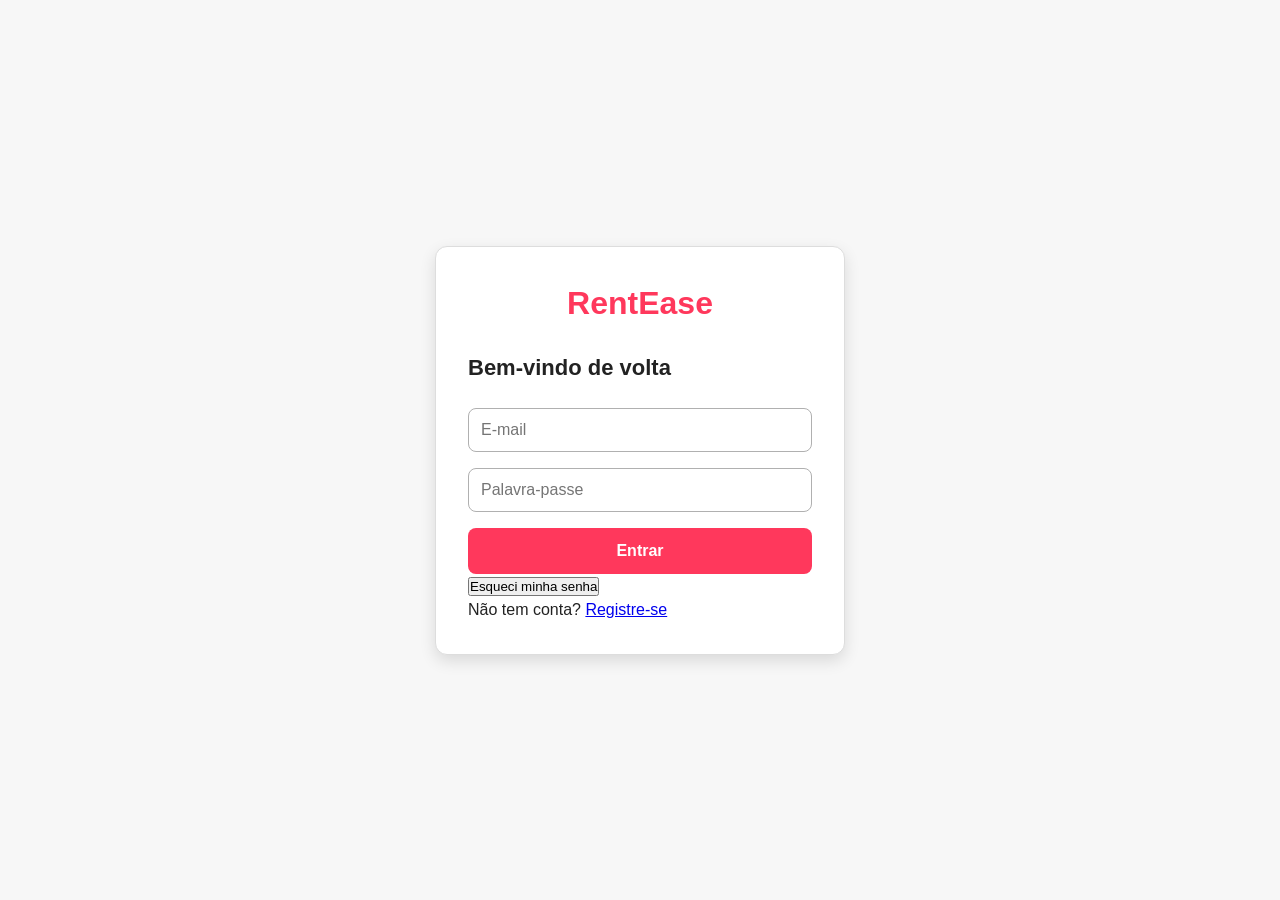
==== index.html @ 6678277b "Add files via upload" ====
<!DOCTYPE html>
<html lang="pt">
<head>
    <meta charset="UTF-8">
    <title>RentEase - Meus Favoritos</title>
    <link rel="stylesheet" href="styles.css">
</head>
<body data-page="home"> <header class="main-header">
        <div class="container header-flex">
            <div class="logo">RentEase</div>
            <nav class="main-nav">
                <a href="index.html" class="active">Home</a>
                <a href="all-flats.html">Todos os Flats</a>
                <a href="new-flat.html">Novo Flat</a>
                <a href="profile.html">Perfil</a>
            </nav>
            <div class="user-info">
                <span id="user-display">Olá, <strong id="full-name">...</strong></span>
                <button onclick="logout()" class="btn-logout">Sair</button>
            </div>
        </div>
    </header>

    <main class="container">
        <section class="page-title">
            <h1>Meus Favoritos ❤️</h1>
            <p>Aqui estão os apartamentos que você mais gostou.</p>
        </section>

        <div id="favorites-grid" class="flats-grid">
            </div>
        
        <div id="empty-msg" style="display:none; text-align:center; margin-top:50px;">
            <p>Você ainda não tem favoritos. <a href="all-flats.html">Explorar todos os flats.</a></p>
        </div>
    </main>

    <script src="auth.js"></script>
    <script src="app.js"></script>
    <script>
        
        function renderHome() {
            const container = document.getElementById('favorites-grid');
            const emptyMsg = document.getElementById('empty-msg');
            
            const favs = allFlats.filter(f => f.isFavourite === true);

            if (favs.length === 0) {
                emptyMsg.style.display = 'block';
                container.innerHTML = '';
            } else {
                emptyMsg.style.display = 'none';
                container.innerHTML = favs.map(flat => `
                    <div class="flat-card airbnb-card">
                        <div class="flat-image-placeholder"></div>
                        <div class="flat-content">
                            <div class="flat-header">
                                <h3>${flat.city}</h3>
                                <button onclick="toggleFavorite('${flat.id}')" class="fav-btn active">❤️</button>
                            </div>
                            <p class="flat-details">${flat.streetName}, ${flat.streetNumber}</p>
                            <p class="flat-price"><strong>€${flat.rentPrice}</strong> / mês</p>
                        </div>
                    </div>
                `).join('');
            }
        }

        window.onload = renderHome;
    </script>
</body>
</html>
---- styles.css ----
:root {
    --airbnb-red: #FF385C;
    --dark-text: #222222;
    --light-gray: #717171;
    --border: #DDDDDD;
    --bg-gray: #f7f7f7;
    --white: #ffffff;
    --shadow: 0 6px 16px rgba(0,0,0,0.12);
}

* {
    box-sizing: border-box;
    margin: 0;
    padding: 0;
    font-family: 'Circular', -apple-system, BlinkMacSystemFont, Roboto, Helvetica Neue, sans-serif;
}

body {
    background-color: var(--white);
    color: var(--dark-text);
    line-height: 1.5;
}

.container {
    max-width: 1200px;
    margin: 0 auto;
    padding: 0 24px;
}

.auth-page {
    display: flex;
    justify-content: center;
    align-items: center;
    min-height: 100vh;
    background-color: var(--bg-gray);
}

.auth-container {
    width: 100%;
    max-width: 450px;
    padding: 20px;
}

.airbnb-card {
    background: var(--white);
    padding: 32px;
    border: 1px solid var(--border);
    border-radius: 12px;
    box-shadow: var(--shadow);
}

.logo {
    color: var(--airbnb-red);
    font-size: 32px;
    font-weight: bold;
    text-align: center;
    margin-bottom: 24px;
    display: block;
    text-decoration: none;
}

h2 {
    font-size: 22px;
    margin-bottom: 24px;
    font-weight: 600;
}

.airbnb-card input {
    width: 100%;
    padding: 12px;
    margin-bottom: 16px;
    border: 1px solid #B0B0B0;
    border-radius: 8px;
    font-size: 16px;
}

.btn-primary {
    background-color: var(--airbnb-red);
    color: white;
    border: none;
    width: 100%;
    padding: 14px;
    border-radius: 8px;
    font-size: 16px;
    font-weight: 600;
    cursor: pointer;
    transition: transform 0.1s;
}

.btn-primary:active {
    transform: scale(0.98);
}

.main-header {
    border-bottom: 1px solid var(--border);
    padding: 16px 0;
    background: var(--white);
    position: sticky;
    top: 0;
    z-index: 1000;
}

.header-flex {
    display: flex;
    justify-content: space-between;
    align-items: center;
}

.main-nav a {
    text-decoration: none;
    color: var(--dark-text);
    margin: 0 15px;
    font-size: 14px;
    font-weight: 500;
}

.main-nav a.active {
    color: var(--airbnb-red);
    border-bottom: 2px solid var(--airbnb-red);
    padding-bottom: 20px;
}

.user-info {
    display: flex;
    align-items: center;
    gap: 15px;
}

.btn-logout {
    background: none;
    border: 1px solid var(--border);
    padding: 8px 16px;
    border-radius: 20px;
    cursor: pointer;
    font-size: 12px;
}

.flats-grid {
    display: grid;
    grid-template-columns: repeat(auto-fill, minmax(280px, 1fr));
    gap: 24px;
    padding: 32px 0;
}

.flat-card {
    border: none !important;
    box-shadow: none !important;
    position: relative;
    cursor: pointer;
}

.flat-image-placeholder {
    width: 100%;
    aspect-ratio: 1 / 1;
    background-color: #EBEBEB;
    border-radius: 12px;
    margin-bottom: 12px;
}

.flat-content h3 {
    font-size: 16px;
    font-weight: 600;
}

.flat-details, .flat-specs {
    color: var(--light-gray);
    font-size: 14px;
}

.flat-price {
    margin-top: 6px;
    font-size: 15px;
}

.fav-btn {
    position: absolute;
    top: 15px;
    right: 15px;
    background: none;
    border: none;
    font-size: 24px;
    cursor: pointer;
    z-index: 10;
}

.filters-bar {
    display: flex;
    justify-content: space-between;
    align-items: center;
    padding: 20px;
    margin-top: 20px;
    background: var(--white);
}

.filter-inputs {
    display: flex;
    gap: 10px;
    flex-wrap: wrap;
}

.filter-inputs input, .sort-box select {
    padding: 10px;
    border: 1px solid var(--border);
    border-radius: 8px;
}

.form-container {
    max-width: 600px;
    margin: 40px auto;
}

.input-section {
    margin-bottom: 30px;
    padding-bottom: 20px;
    border-bottom: 1px solid var(--border);
}

.input-row {
    display: flex;
    gap: 10px;
}

@media (max-width: 768px) {
    .header-flex {
        flex-direction: column;
        gap: 15px;
    }
    
    .filters-bar {
        flex-direction: column;
        gap: 15px;
    }

    .auth-container {
        max-width: 90%;
    }
}
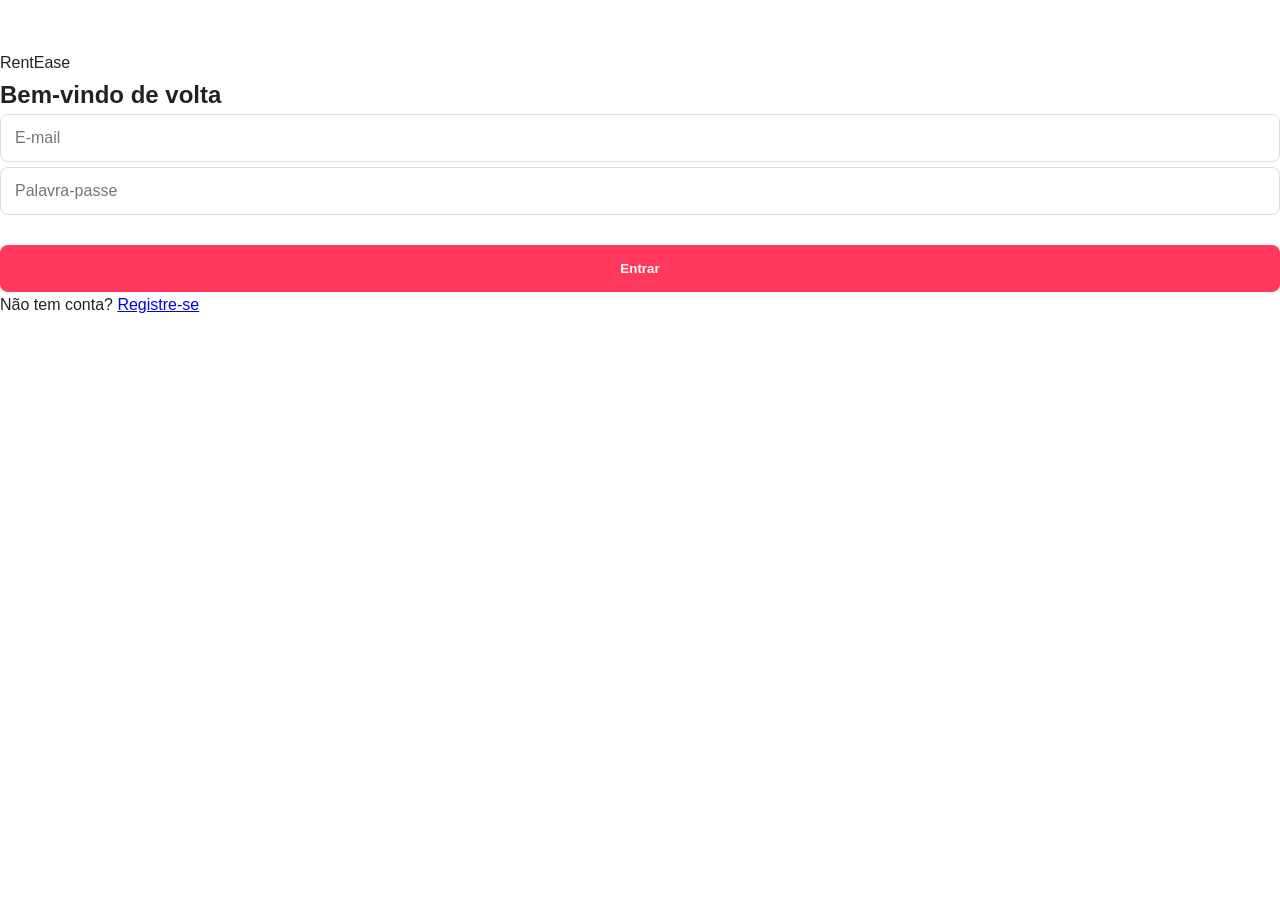
==== commit f9215aa9: "Add files via upload" ====
--- a/index.html
+++ b/index.html
@@ -1,22 +1,26 @@
 <!DOCTYPE html>
 <html lang="pt">
+
 <head>
     <meta charset="UTF-8">
     <title>RentEase - Meus Favoritos</title>
     <link rel="stylesheet" href="styles.css">
 </head>
-<body data-page="home"> <header class="main-header">
+
+<body>
+    <header class="main-header">
         <div class="container header-flex">
-            <div class="logo">RentEase</div>
+            <a href="index.html" class="logo-link">RentEase</a>
             <nav class="main-nav">
-                <a href="index.html" class="active">Home</a>
+                <a href="index.html">Favoritos</a>
                 <a href="all-flats.html">Todos os Flats</a>
                 <a href="new-flat.html">Novo Flat</a>
                 <a href="profile.html">Perfil</a>
             </nav>
             <div class="user-info">
-                <span id="user-display">Olá, <strong id="full-name">...</strong></span>
-                <button onclick="logout()" class="btn-logout">Sair</button>
+                Olá, <strong id="full-name-header">...</strong>
+                <button onclick="logout()"
+                    style="background:none; border:1px solid #ddd; padding:5px 12px; border-radius:20px; cursor:pointer;">Sair</button>
             </div>
         </div>
     </header>
@@ -27,46 +31,11 @@
             <p>Aqui estão os apartamentos que você mais gostou.</p>
         </section>
 
-        <div id="favorites-grid" class="flats-grid">
-            </div>
-        
-        <div id="empty-msg" style="display:none; text-align:center; margin-top:50px;">
-            <p>Você ainda não tem favoritos. <a href="all-flats.html">Explorar todos os flats.</a></p>
-        </div>
+        <div id="favorites-grid" class="flats-grid"></div>
     </main>
 
     <script src="auth.js"></script>
     <script src="app.js"></script>
-    <script>
-        
-        function renderHome() {
-            const container = document.getElementById('favorites-grid');
-            const emptyMsg = document.getElementById('empty-msg');
-            
-            const favs = allFlats.filter(f => f.isFavourite === true);
+</body>
 
-            if (favs.length === 0) {
-                emptyMsg.style.display = 'block';
-                container.innerHTML = '';
-            } else {
-                emptyMsg.style.display = 'none';
-                container.innerHTML = favs.map(flat => `
-                    <div class="flat-card airbnb-card">
-                        <div class="flat-image-placeholder"></div>
-                        <div class="flat-content">
-                            <div class="flat-header">
-                                <h3>${flat.city}</h3>
-                                <button onclick="toggleFavorite('${flat.id}')" class="fav-btn active">❤️</button>
-                            </div>
-                            <p class="flat-details">${flat.streetName}, ${flat.streetNumber}</p>
-                            <p class="flat-price"><strong>€${flat.rentPrice}</strong> / mês</p>
-                        </div>
-                    </div>
-                `).join('');
-            }
-        }
-
-        window.onload = renderHome;
-    </script>
-</body>
 </html>
--- a/styles.css
+++ b/styles.css
@@ -1,100 +1,34 @@
 :root {
-    --airbnb-red: #FF385C;
-    --dark-text: #222222;
+    --primary-color: #ff385c;
+    --text-color: #222222;
     --light-gray: #717171;
-    --border: #DDDDDD;
-    --bg-gray: #f7f7f7;
-    --white: #ffffff;
-    --shadow: 0 6px 16px rgba(0,0,0,0.12);
+    --border-color: #dddddd;
+    --bg-color: #f7f7f7;
 }
 
 * {
     box-sizing: border-box;
     margin: 0;
     padding: 0;
-    font-family: 'Circular', -apple-system, BlinkMacSystemFont, Roboto, Helvetica Neue, sans-serif;
+    font-family: 'Segoe UI', sans-serif;
 }
 
 body {
-    background-color: var(--white);
-    color: var(--dark-text);
-    line-height: 1.5;
+    background: white;
+    color: var(--text-color);
+    line-height: 1.6;
 }
 
 .container {
-    max-width: 1200px;
+    max-width: 1100px;
     margin: 0 auto;
-    padding: 0 24px;
-}
-
-.auth-page {
-    display: flex;
-    justify-content: center;
-    align-items: center;
-    min-height: 100vh;
-    background-color: var(--bg-gray);
-}
-
-.auth-container {
-    width: 100%;
-    max-width: 450px;
-    padding: 20px;
-}
-
-.airbnb-card {
-    background: var(--white);
-    padding: 32px;
-    border: 1px solid var(--border);
-    border-radius: 12px;
-    box-shadow: var(--shadow);
-}
-
-.logo {
-    color: var(--airbnb-red);
-    font-size: 32px;
-    font-weight: bold;
-    text-align: center;
-    margin-bottom: 24px;
-    display: block;
-    text-decoration: none;
-}
-
-h2 {
-    font-size: 22px;
-    margin-bottom: 24px;
-    font-weight: 600;
-}
-
-.airbnb-card input {
-    width: 100%;
-    padding: 12px;
-    margin-bottom: 16px;
-    border: 1px solid #B0B0B0;
-    border-radius: 8px;
-    font-size: 16px;
-}
-
-.btn-primary {
-    background-color: var(--airbnb-red);
-    color: white;
-    border: none;
-    width: 100%;
-    padding: 14px;
-    border-radius: 8px;
-    font-size: 16px;
-    font-weight: 600;
-    cursor: pointer;
-    transition: transform 0.1s;
-}
-
-.btn-primary:active {
-    transform: scale(0.98);
+    padding: 0 20px;
 }
 
 .main-header {
-    border-bottom: 1px solid var(--border);
-    padding: 16px 0;
-    background: var(--white);
+    border-bottom: 1px solid var(--border-color);
+    padding: 20px 0;
+    background: white;
     position: sticky;
     top: 0;
     z-index: 1000;
@@ -106,132 +40,180 @@
     align-items: center;
 }
 
+.logo-link {
+    font-size: 1.6rem;
+    font-weight: 800;
+    color: var(--primary-color);
+    text-decoration: none;
+}
+
+.main-nav {
+    display: flex;
+    gap: 25px;
+}
+
 .main-nav a {
     text-decoration: none;
-    color: var(--dark-text);
-    margin: 0 15px;
-    font-size: 14px;
+    color: var(--text-color);
     font-weight: 500;
 }
 
 .main-nav a.active {
-    color: var(--airbnb-red);
-    border-bottom: 2px solid var(--airbnb-red);
-    padding-bottom: 20px;
+    color: var(--primary-color);
 }
 
 .user-info {
     display: flex;
     align-items: center;
-    gap: 15px;
-}
-
-.btn-logout {
-    background: none;
-    border: 1px solid var(--border);
-    padding: 8px 16px;
-    border-radius: 20px;
-    cursor: pointer;
-    font-size: 12px;
+    gap: 10px;
+    font-weight: 600;
+}
+
+main {
+    padding: 50px 0;
+}
+
+h1 {
+    margin-bottom: 15px;
+    font-size: 2rem;
+}
+
+.subtitle {
+    color: var(--light-gray);
+    margin-bottom: 40px;
+    display: block;
+}
+
+label {
+    display: block;
+    margin: 15px 0 5px;
+    font-weight: 600;
+    font-size: 0.85rem;
+    color: var(--light-gray);
+    text-transform: uppercase;
+}
+
+input,
+select {
+    width: 100%;
+    padding: 14px;
+    border: 1px solid var(--border-color);
+    border-radius: 8px;
+    font-size: 1rem;
+    margin-bottom: 5px;
+}
+
+.input-row {
+    display: grid;
+    grid-template-columns: 1fr 1fr;
+    gap: 20px;
+    margin-bottom: 15px;
 }
 
 .flats-grid {
     display: grid;
-    grid-template-columns: repeat(auto-fill, minmax(280px, 1fr));
-    gap: 24px;
-    padding: 32px 0;
+    grid-template-columns: repeat(auto-fill, minmax(300px, 1fr));
+    gap: 35px;
+    margin-top: 30px;
 }
 
 .flat-card {
-    border: none !important;
-    box-shadow: none !important;
+    cursor: pointer;
+    border-radius: 12px;
+}
+
+.flat-image-container {
+    width: 100%;
+    aspect-ratio: 1/1;
+    border-radius: 12px;
+    overflow: hidden;
+    background: #f0f0f0;
+    margin-bottom: 12px;
+}
+
+.flat-photo {
+    width: 100%;
+    height: 100%;
+    object-fit: cover;
+}
+
+.modal {
+    display: none;
+    position: fixed;
+    z-index: 2000;
+    left: 0;
+    top: 0;
+    width: 100%;
+    height: 100%;
+    background: rgba(0, 0, 0, 0.5);
+    backdrop-filter: blur(2px);
+}
+
+.modal-content {
+    background: white;
+    margin: 5vh auto;
+    padding: 40px;
+    width: 90%;
+    max-width: 550px;
+    border-radius: 16px;
     position: relative;
-    cursor: pointer;
-}
-
-.flat-image-placeholder {
-    width: 100%;
-    aspect-ratio: 1 / 1;
-    background-color: #EBEBEB;
-    border-radius: 12px;
-    margin-bottom: 12px;
-}
-
-.flat-content h3 {
-    font-size: 16px;
+}
+
+.close-btn {
+    position: absolute;
+    right: 25px;
+    top: 20px;
+    font-size: 24px;
+    cursor: pointer;
+}
+
+.btn-primary {
+    background: var(--primary-color);
+    color: white;
+    border: none;
+    padding: 16px;
+    width: 100%;
+    border-radius: 8px;
+    font-weight: 700;
+    cursor: pointer;
+    margin-top: 25px;
+}
+
+.btn-delete {
+    background: #fdf2f2;
+    color: #d32f2f;
+    border: none;
+    padding: 12px;
+    width: 100%;
+    border-radius: 8px;
+    margin-top: 10px;
+    cursor: pointer;
     font-weight: 600;
-}
-
-.flat-details, .flat-specs {
-    color: var(--light-gray);
-    font-size: 14px;
-}
-
-.flat-price {
-    margin-top: 6px;
-    font-size: 15px;
-}
-
-.fav-btn {
-    position: absolute;
-    top: 15px;
-    right: 15px;
-    background: none;
-    border: none;
-    font-size: 24px;
-    cursor: pointer;
-    z-index: 10;
-}
-
-.filters-bar {
-    display: flex;
-    justify-content: space-between;
-    align-items: center;
-    padding: 20px;
-    margin-top: 20px;
-    background: var(--white);
-}
-
-.filter-inputs {
-    display: flex;
-    gap: 10px;
-    flex-wrap: wrap;
-}
-
-.filter-inputs input, .sort-box select {
-    padding: 10px;
-    border: 1px solid var(--border);
-    border-radius: 8px;
-}
-
-.form-container {
-    max-width: 600px;
-    margin: 40px auto;
-}
-
-.input-section {
-    margin-bottom: 30px;
-    padding-bottom: 20px;
-    border-bottom: 1px solid var(--border);
-}
-
-.input-row {
-    display: flex;
-    gap: 10px;
 }
 
 @media (max-width: 768px) {
     .header-flex {
         flex-direction: column;
-        gap: 15px;
+        gap: 20px;
     }
-    
-    .filters-bar {
-        flex-direction: column;
-        gap: 15px;
+
+    .input-row {
+        grid-template-columns: 1fr;
     }
-
-    .auth-container {
-        max-width: 90%;
-    }
+}
+
+.btn-delete {
+    background-color: #ff4d4d;
+    color: white;
+    border: none;
+    padding: 12px 20px;
+    border-radius: 8px;
+    font-weight: bold;
+    cursor: pointer;
+    width: 100%;
+    transition: background 0.2s;
+}
+
+.btn-delete:hover {
+    background-color: #cc0000;
 }
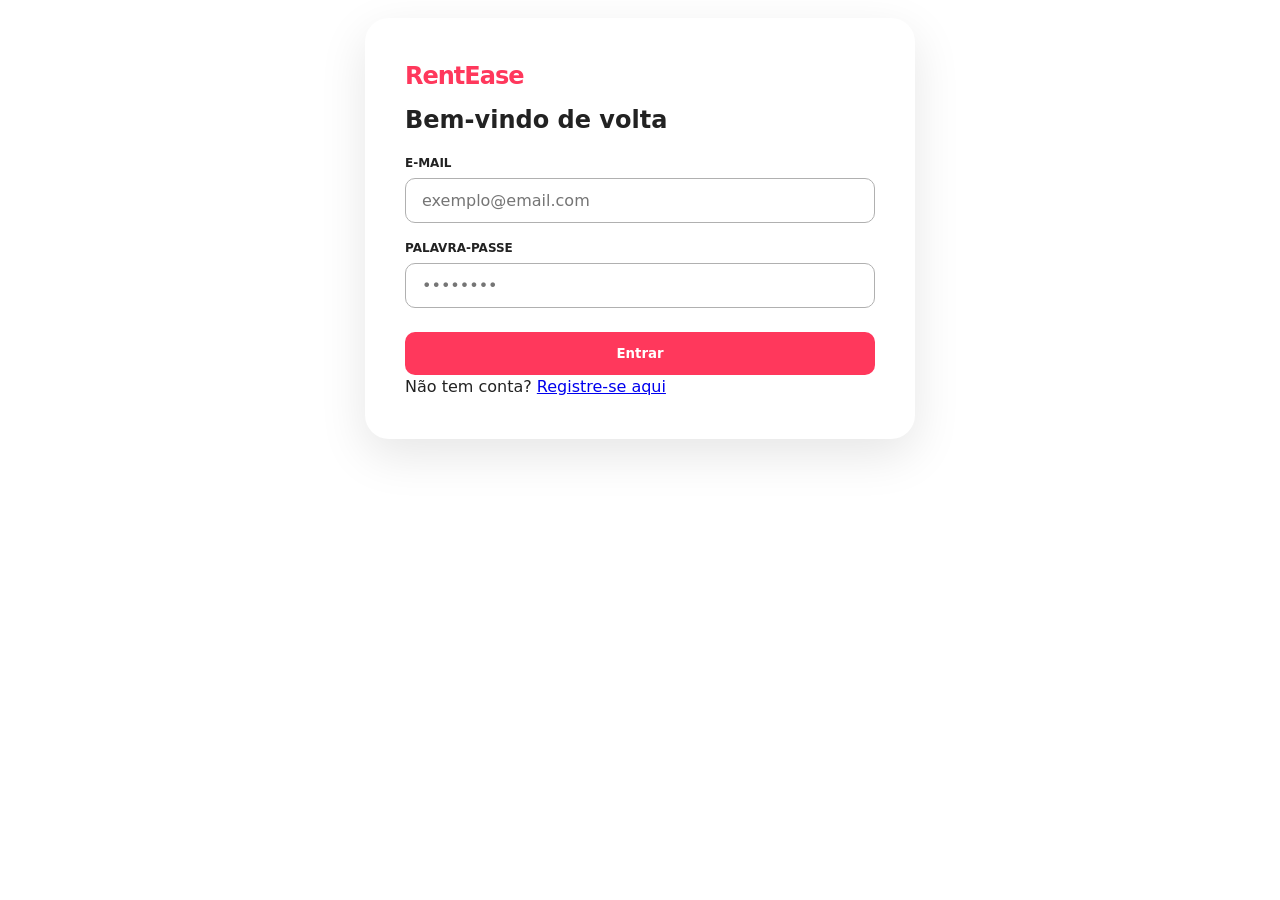
==== commit 1578af0d: "Add files via upload" ====
--- a/index.html
+++ b/index.html
@@ -1,26 +1,23 @@
 <!DOCTYPE html>
 <html lang="pt">
-
 <head>
     <meta charset="UTF-8">
     <title>RentEase - Meus Favoritos</title>
     <link rel="stylesheet" href="styles.css">
 </head>
-
 <body>
     <header class="main-header">
         <div class="container header-flex">
             <a href="index.html" class="logo-link">RentEase</a>
             <nav class="main-nav">
-                <a href="index.html">Favoritos</a>
+                <a href="index.html" class="active">Favoritos</a>
                 <a href="all-flats.html">Todos os Flats</a>
                 <a href="new-flat.html">Novo Flat</a>
                 <a href="profile.html">Perfil</a>
             </nav>
             <div class="user-info">
                 Olá, <strong id="full-name-header">...</strong>
-                <button onclick="logout()"
-                    style="background:none; border:1px solid #ddd; padding:5px 12px; border-radius:20px; cursor:pointer;">Sair</button>
+                <button onclick="logout()" class="btn-logout">Sair</button>
             </div>
         </div>
     </header>
@@ -28,14 +25,12 @@
     <main class="container">
         <section class="page-title">
             <h1>Meus Favoritos ❤️</h1>
-            <p>Aqui estão os apartamentos que você mais gostou.</p>
+            <p>Aqui estão os flats que você mais gostou.</p>
         </section>
 
         <div id="favorites-grid" class="flats-grid"></div>
     </main>
 
     <script src="auth.js"></script>
-    <script src="app.js"></script>
-</body>
-
+    <script src="index.js"></script> </body>
 </html>
--- a/styles.css
+++ b/styles.css
@@ -1,219 +1,263 @@
 :root {
     --primary-color: #ff385c;
+    --primary-hover: #e31c5f;
     --text-color: #222222;
     --light-gray: #717171;
     --border-color: #dddddd;
     --bg-color: #f7f7f7;
-}
-
-* {
-    box-sizing: border-box;
-    margin: 0;
-    padding: 0;
-    font-family: 'Segoe UI', sans-serif;
-}
-
-body {
+    --white: #ffffff;
+}
+
+* { 
+    box-sizing: border-box; 
+    margin: 0; 
+    padding: 0; 
+    font-family: 'Inter', -apple-system, system-ui, sans-serif; 
+}
+
+body { 
+    background-color: var(--white); 
+    color: var(--text-color); 
+    line-height: 1.5; 
+}
+
+.container { 
+    max-width: 1100px; 
+    margin: 0 auto; 
+    padding: 0 24px; 
+}
+
+.main-header { 
+    border-bottom: 1px solid var(--border-color); 
+    padding: 16px 0; 
+    position: sticky; 
+    top: 0; 
+    background: white; 
+    z-index: 1000;
+}
+
+.header-flex { 
+    display: flex; 
+    justify-content: space-between; 
+    align-items: center; 
+}
+
+.logo-link { 
+    font-size: 1.5rem; 
+    font-weight: 800; 
+    color: var(--primary-color); 
+    text-decoration: none; 
+    letter-spacing: -1px; 
+}
+
+.main-nav { 
+    display: flex; 
+    gap: 24px; 
+}
+
+.main-nav a { 
+    text-decoration: none; 
+    color: var(--text-color); 
+    font-weight: 600; 
+    font-size: 0.9rem;
+    padding: 8px 12px;
+}
+
+.main-nav a.active { 
+    color: var(--primary-color); 
+}
+
+.user-info { 
+    display: flex; 
+    align-items: center; 
+    gap: 12px; 
+    font-size: 0.9rem; 
+}
+
+.btn-logout { 
+    background: white; 
+    border: 1px solid var(--border-color); 
+    padding: 6px 16px; 
+    border-radius: 20px; 
+    cursor: pointer; 
+}
+
+main { 
+    padding: 40px 0; 
+}
+
+h1 { 
+    margin-bottom: 8px; 
+    font-size: 2rem; 
+}
+
+.subtitle { 
+    color: var(--light-gray); 
+    margin-bottom: 32px; 
+    display: block; 
+}
+
+.flats-grid { 
+    display: grid; 
+    grid-template-columns: repeat(auto-fill, minmax(260px, 1fr)); 
+    gap: 32px; 
+}
+
+.flat-card-wrapper {
+    position: relative;
+}
+
+.fav-btn {
+    position: absolute;
+    top: 12px;
+    right: 12px;
+    background: none;
+    border: none;
+    cursor: pointer;
+    z-index: 10;
+}
+
+.fav-icon {
+    font-size: 24px;
+    color: rgba(255, 255, 255, 0.9);
+    text-shadow: 0 0 4px rgba(0,0,0,0.5);
+    transition: color 0.3s, transform 0.2s;
+}
+
+.fav-icon.active {
+    color: var(--primary-color);
+}
+
+.fav-btn:hover .fav-icon {
+    transform: scale(1.1);
+}
+
+.airbnb-card { 
+    border-radius: 12px; 
+    overflow: hidden; 
+    cursor: pointer; 
+    transition: transform 0.3s ease, box-shadow 0.3s ease;
     background: white;
-    color: var(--text-color);
-    line-height: 1.6;
-}
-
-.container {
-    max-width: 1100px;
-    margin: 0 auto;
-    padding: 0 20px;
-}
-
-.main-header {
-    border-bottom: 1px solid var(--border-color);
-    padding: 20px 0;
-    background: white;
-    position: sticky;
-    top: 0;
-    z-index: 1000;
-}
-
-.header-flex {
-    display: flex;
-    justify-content: space-between;
-    align-items: center;
-}
-
-.logo-link {
-    font-size: 1.6rem;
-    font-weight: 800;
-    color: var(--primary-color);
-    text-decoration: none;
-}
-
-.main-nav {
-    display: flex;
-    gap: 25px;
-}
-
-.main-nav a {
-    text-decoration: none;
-    color: var(--text-color);
-    font-weight: 500;
-}
-
-.main-nav a.active {
-    color: var(--primary-color);
-}
-
-.user-info {
-    display: flex;
-    align-items: center;
-    gap: 10px;
-    font-weight: 600;
-}
-
-main {
-    padding: 50px 0;
-}
-
-h1 {
-    margin-bottom: 15px;
-    font-size: 2rem;
-}
-
-.subtitle {
-    color: var(--light-gray);
-    margin-bottom: 40px;
-    display: block;
-}
-
-label {
-    display: block;
-    margin: 15px 0 5px;
-    font-weight: 600;
-    font-size: 0.85rem;
-    color: var(--light-gray);
-    text-transform: uppercase;
-}
-
-input,
-select {
-    width: 100%;
-    padding: 14px;
-    border: 1px solid var(--border-color);
-    border-radius: 8px;
-    font-size: 1rem;
-    margin-bottom: 5px;
-}
-
-.input-row {
-    display: grid;
-    grid-template-columns: 1fr 1fr;
-    gap: 20px;
-    margin-bottom: 15px;
-}
-
-.flats-grid {
-    display: grid;
-    grid-template-columns: repeat(auto-fill, minmax(300px, 1fr));
-    gap: 35px;
-    margin-top: 30px;
-}
-
-.flat-card {
-    cursor: pointer;
-    border-radius: 12px;
-}
-
-.flat-image-container {
-    width: 100%;
-    aspect-ratio: 1/1;
-    border-radius: 12px;
-    overflow: hidden;
-    background: #f0f0f0;
+}
+
+.airbnb-card:hover { 
+    transform: translateY(-8px); 
+    box-shadow: 0 12px 28px rgba(0,0,0,0.15); 
+}
+
+.flat-image-container { 
+    width: 100%; 
+    aspect-ratio: 1/1; 
+    border-radius: 12px; 
+    overflow: hidden; 
+    background: #ebebeb;
     margin-bottom: 12px;
 }
 
-.flat-photo {
-    width: 100%;
-    height: 100%;
-    object-fit: cover;
-}
-
-.modal {
-    display: none;
-    position: fixed;
-    z-index: 2000;
-    left: 0;
-    top: 0;
-    width: 100%;
-    height: 100%;
-    background: rgba(0, 0, 0, 0.5);
-    backdrop-filter: blur(2px);
-}
-
-.modal-content {
-    background: white;
-    margin: 5vh auto;
-    padding: 40px;
-    width: 90%;
-    max-width: 550px;
-    border-radius: 16px;
-    position: relative;
-}
-
-.close-btn {
-    position: absolute;
-    right: 25px;
-    top: 20px;
-    font-size: 24px;
-    cursor: pointer;
-}
-
-.btn-primary {
-    background: var(--primary-color);
-    color: white;
-    border: none;
-    padding: 16px;
-    width: 100%;
-    border-radius: 8px;
-    font-weight: 700;
-    cursor: pointer;
-    margin-top: 25px;
-}
-
-.btn-delete {
-    background: #fdf2f2;
-    color: #d32f2f;
-    border: none;
-    padding: 12px;
-    width: 100%;
-    border-radius: 8px;
+.flat-photo { 
+    width: 100%; 
+    height: 100%; 
+    object-fit: cover; 
+    transition: transform 0.5s ease; 
+}
+
+.airbnb-card:hover .flat-photo { 
+    transform: scale(1.1); 
+}
+
+.flat-content h3 { 
+    font-size: 1rem; 
+    font-weight: 700; 
+}
+
+.flat-details { 
+    color: var(--light-gray); 
+    font-size: 0.9rem; 
+}
+
+.auth-card, .modal-content { 
+    background: white; 
+    margin: 2vh auto; 
+    padding: 40px; 
+    width: 100%; 
+    max-width: 550px; 
+    border-radius: 24px; 
+    box-shadow: 0 16px 48px rgba(0,0,0,0.1); 
+    transition: none !important;
+}
+
+.auth-card:hover { 
+    transform: none !important; 
+    box-shadow: 0 16px 48px rgba(0,0,0,0.1) !important; 
+}
+
+.modal { 
+    display: none; 
+    position: fixed; 
+    z-index: 2000; 
+    left: 0; 
+    top: 0; 
+    width: 100%; 
+    height: 100%; 
+    background: rgba(0,0,0,0.5); 
+    backdrop-filter: blur(4px); 
+}
+
+.close-btn { 
+    position: absolute; 
+    right: 25px; 
+    top: 20px; 
+    font-size: 24px; 
+    cursor: pointer; 
+}
+
+label { 
+    display: block; 
+    margin: 16px 0 6px; 
+    font-size: 0.75rem; 
+    font-weight: 800; 
+    text-transform: uppercase; 
+}
+
+input { 
+    width: 100%; 
+    padding: 12px 16px; 
+    border: 1px solid #b0b0b0; 
+    border-radius: 10px; 
+    font-size: 1rem; 
+}
+
+.input-row { 
+    display: grid; 
+    grid-template-columns: 1fr 1fr; 
+    gap: 16px; 
+}
+
+.btn-primary { 
+    background: var(--primary-color); 
+    color: white; 
+    border: none; 
+    padding: 14px; 
+    width: 100%; 
+    border-radius: 10px; 
+    font-weight: 700; 
+    cursor: pointer; 
+    margin-top: 24px;
+}
+
+.btn-delete-acc { 
+    background: #fff1f3; 
+    color: var(--primary-color); 
+    border: 1px solid var(--primary-color); 
+    padding: 12px; 
+    width: 100%; 
+    border-radius: 10px; 
+    font-weight: 700; 
+    cursor: pointer; 
     margin-top: 10px;
-    cursor: pointer;
-    font-weight: 600;
 }
 
 @media (max-width: 768px) {
-    .header-flex {
-        flex-direction: column;
-        gap: 20px;
-    }
-
-    .input-row {
-        grid-template-columns: 1fr;
-    }
-}
-
-.btn-delete {
-    background-color: #ff4d4d;
-    color: white;
-    border: none;
-    padding: 12px 20px;
-    border-radius: 8px;
-    font-weight: bold;
-    cursor: pointer;
-    width: 100%;
-    transition: background 0.2s;
-}
-
-.btn-delete:hover {
-    background-color: #cc0000;
+    .header-flex { flex-direction: column; gap: 15px; }
+    .input-row { grid-template-columns: 1fr; }
 }
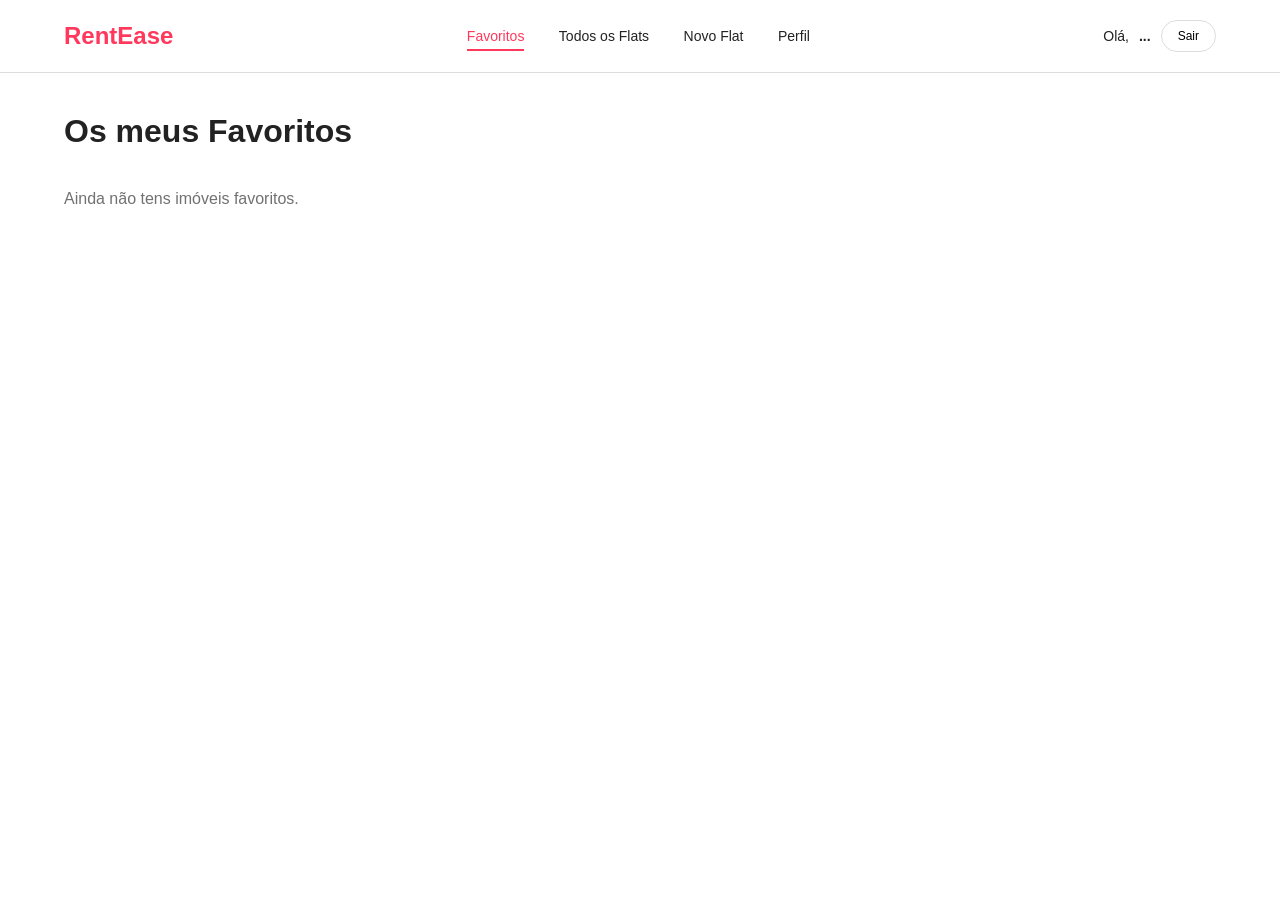
==== commit 8fd5b117: "Add files via upload" ====
--- a/index.html
+++ b/index.html
@@ -1,10 +1,12 @@
 <!DOCTYPE html>
 <html lang="pt">
+
 <head>
     <meta charset="UTF-8">
-    <title>RentEase - Meus Favoritos</title>
+    <title>RentEase - Favoritos</title>
     <link rel="stylesheet" href="styles.css">
 </head>
+
 <body>
     <header class="main-header">
         <div class="container header-flex">
@@ -15,22 +17,60 @@
                 <a href="new-flat.html">Novo Flat</a>
                 <a href="profile.html">Perfil</a>
             </nav>
-            <div class="user-info">
-                Olá, <strong id="full-name-header">...</strong>
-                <button onclick="logout()" class="btn-logout">Sair</button>
-            </div>
+            <div class="user-info">Olá, <strong id="full-name-header">...</strong> <button onclick="logout()"
+                    class="btn-logout">Sair</button></div>
         </div>
     </header>
 
-    <main class="container">
-        <section class="page-title">
-            <h1>Meus Favoritos ❤️</h1>
-            <p>Aqui estão os flats que você mais gostou.</p>
-        </section>
-
-        <div id="favorites-grid" class="flats-grid"></div>
+    <main class="container" style="margin-top: 40px;">
+        <h1>Os meus Favoritos</h1>
+        <div id="favorites-grid" class="flats-grid">
+        </div>
     </main>
 
+    <div id="viewModal" class="modal">
+        <div class="modal-content">
+            <span class="close-btn" onclick="closeViewModal()">Fechar</span>
+
+            <div id="view-details-content"></div>
+        </div>
+    </div>
+
     <script src="auth.js"></script>
-    <script src="index.js"></script> </body>
+    <script src="app.js"></script>
+    <script>
+        document.addEventListener('DOMContentLoaded', renderFavorites);
+
+        function renderFavorites() {
+            const container = document.getElementById('favorites-grid');
+            const user = JSON.parse(localStorage.getItem('user')) || {};
+            const flats = JSON.parse(localStorage.getItem('flats')) || [];
+            const favIds = user.favorites || [];
+
+            const myFavs = flats.filter(f => favIds.includes(f.id));
+
+            if (myFavs.length === 0) {
+                container.innerHTML = '<p style="grid-column: 1/-1; color: #717171;">Ainda não tens imóveis favoritos.</p>';
+                return;
+            }
+
+            container.innerHTML = myFavs.map(f => `
+    <div class="flat-card-fav" onclick="viewFlatDetails('${f.id}')">
+        <button class="fav-btn-card" onclick="toggleFavorite(event, '${f.id}')">
+            <span style="color: #ff385c;">❤</span>
+        </button>
+        <img src="${f.photoUrl}" class="flat-photo-fav">
+        
+        <div class="fav-card-content">
+            <h3>${f.city}</h3>
+            <p class="address-text">${f.streetName}, ${f.streetNumber}</p>
+            <p class="address-text" style="font-size: 12px;">${f.areaSize}m² • ${f.hasAC ? 'Ar Condicionado' : 'Sem AC'}</p>
+            <div class="price-tag">€${f.rentPrice} <span>/ mês</span></div>
+        </div>
+    </div>
+`).join('');
+        }
+    </script>
+</body>
+
 </html>
--- a/styles.css
+++ b/styles.css
@@ -1,263 +1,424 @@
 :root {
-    --primary-color: #ff385c;
-    --primary-hover: #e31c5f;
-    --text-color: #222222;
-    --light-gray: #717171;
-    --border-color: #dddddd;
-    --bg-color: #f7f7f7;
-    --white: #ffffff;
-}
-
-* { 
-    box-sizing: border-box; 
-    margin: 0; 
-    padding: 0; 
-    font-family: 'Inter', -apple-system, system-ui, sans-serif; 
-}
-
-body { 
-    background-color: var(--white); 
-    color: var(--text-color); 
-    line-height: 1.5; 
-}
-
-.container { 
-    max-width: 1100px; 
-    margin: 0 auto; 
-    padding: 0 24px; 
-}
-
-.main-header { 
-    border-bottom: 1px solid var(--border-color); 
-    padding: 16px 0; 
-    position: sticky; 
-    top: 0; 
-    background: white; 
-    z-index: 1000;
-}
-
-.header-flex { 
-    display: flex; 
-    justify-content: space-between; 
-    align-items: center; 
-}
-
-.logo-link { 
-    font-size: 1.5rem; 
-    font-weight: 800; 
-    color: var(--primary-color); 
-    text-decoration: none; 
-    letter-spacing: -1px; 
-}
-
-.main-nav { 
-    display: flex; 
-    gap: 24px; 
-}
-
-.main-nav a { 
-    text-decoration: none; 
-    color: var(--text-color); 
-    font-weight: 600; 
-    font-size: 0.9rem;
-    padding: 8px 12px;
-}
-
-.main-nav a.active { 
-    color: var(--primary-color); 
-}
-
-.user-info { 
-    display: flex; 
-    align-items: center; 
-    gap: 12px; 
-    font-size: 0.9rem; 
-}
-
-.btn-logout { 
-    background: white; 
-    border: 1px solid var(--border-color); 
-    padding: 6px 16px; 
-    border-radius: 20px; 
-    cursor: pointer; 
-}
-
-main { 
-    padding: 40px 0; 
-}
-
-h1 { 
-    margin-bottom: 8px; 
-    font-size: 2rem; 
-}
-
-.subtitle { 
-    color: var(--light-gray); 
-    margin-bottom: 32px; 
-    display: block; 
-}
-
-.flats-grid { 
-    display: grid; 
-    grid-template-columns: repeat(auto-fill, minmax(260px, 1fr)); 
-    gap: 32px; 
-}
-
-.flat-card-wrapper {
+    --primary: #ff385c;
+    --primary-dark: #e31c5f;
+    --border: #dddddd;
+    --border-light: #ebebeb;
+    --text-main: #222222;
+    --text-light: #717171;
+    --bg-modal: rgba(0, 0, 0, 0.5);
+    --shadow-card: 0 6px 16px rgba(0, 0, 0, 0.12);
+}
+
+* {
+    margin: 0;
+    padding: 0;
+    box-sizing: border-box;
+    font-family: -apple-system, BlinkMacSystemFont, "Segoe UI", Roboto, Helvetica, Arial, sans-serif;
+}
+
+body {
+    background-color: #ffffff;
+    color: var(--text-main);
+    padding-bottom: 50px;
+}
+
+body.form-page, body.auth-page {
+    background-color: #f7f7f7;
+}
+
+.container {
+    max-width: 1200px;
+    margin: 0 auto;
+    padding: 0 24px;
+}
+
+.main-header {
+    border-bottom: 1px solid var(--border);
+    padding: 20px 0;
+    background: white;
+    position: sticky;
+    top: 0;
+    z-index: 100;
+}
+
+.header-flex {
+    display: flex;
+    justify-content: space-between;
+    align-items: center;
+}
+
+.logo-link {
+    color: var(--primary);
+    font-size: 24px;
+    font-weight: bold;
+    text-decoration: none;
+}
+
+.main-nav a {
+    text-decoration: none;
+    color: var(--text-main);
+    margin: 0 15px;
+    font-size: 14px;
+    font-weight: 500;
+}
+
+.main-nav a.active {
+    color: var(--primary);
+    border-bottom: 2px solid var(--primary);
+    padding-bottom: 5px;
+}
+
+.user-info {
+    font-size: 14px;
+    display: flex;
+    align-items: center;
+    gap: 10px;
+}
+
+.btn-logout {
+    background: none;
+    border: 1px solid var(--border);
+    padding: 8px 16px;
+    border-radius: 20px;
+    cursor: pointer;
+    font-size: 12px;
+    transition: background 0.2s;
+}
+
+.btn-logout:hover {
+    background: #f7f7f7;
+}
+
+.airbnb-card {
+    background: white;
+    border: 1px solid var(--border-light);
+    border-radius: 12px;
+    padding: 40px;
+    box-shadow: var(--shadow-card);
+    margin: 40px auto;
+    max-width: 800px;
+}
+
+.edit-grid {
+    display: grid;
+    grid-template-columns: 1fr 1fr;
+    gap: 20px;
+    margin-bottom: 15px;
+}
+
+.input-group {
+    display: flex;
+    flex-direction: column;
+    gap: 8px;
+    margin-bottom: 15px;
+}
+
+.input-group label {
+    font-size: 12px;
+    font-weight: bold;
+    text-transform: uppercase;
+    color: var(--text-main);
+}
+
+.input-group input {
+    padding: 12px;
+    border: 1px solid var(--border);
+    border-radius: 8px;
+    font-size: 14px;
+    width: 100%;
+}
+
+.btn-primary {
+    background: var(--primary);
+    color: white;
+    border: none;
+    padding: 14px;
+    border-radius: 8px;
+    font-weight: bold;
+    cursor: pointer;
+    width: 100%;
+    font-size: 16px;
+    transition: background 0.2s;
+}
+
+.btn-primary:hover {
+    background: var(--primary-dark);
+}
+
+.flats-grid {
+    display: grid;
+    grid-template-columns: repeat(auto-fill, minmax(280px, 1fr));
+    gap: 32px;
+    margin-top: 40px;
+}
+
+.flat-card-fav {
+    cursor: pointer;
     position: relative;
-}
-
-.fav-btn {
+    background: white;
+    border: 1px solid var(--border-light);
+    border-radius: 16px;
+    overflow: hidden;
+    transition: transform 0.2s, box-shadow 0.2s;
+    display: flex;
+    flex-direction: column;
+}
+
+.flat-card-fav:hover {
+    transform: translateY(-4px);
+    box-shadow: var(--shadow-card);
+}
+
+.flat-photo-fav {
+    width: 100%;
+    aspect-ratio: 1 / 1;
+    object-fit: cover;
+}
+
+.fav-card-content {
+    padding: 16px;
+    display: flex;
+    flex-direction: column;
+    gap: 4px;
+}
+
+.fav-card-content h3 {
+    font-size: 16px;
+    font-weight: 600;
+    color: var(--text-main);
+}
+
+.address-text {
+    color: var(--text-light);
+    font-size: 14px;
+    line-height: 1.4;
+}
+
+.price-tag {
+    font-weight: 700;
+    font-size: 15px;
+    color: var(--text-main);
+    margin-top: 5px;
+}
+
+.price-tag span {
+    font-weight: 400;
+    font-size: 14px;
+    color: var(--text-light);
+}
+
+.fav-btn-card {
     position: absolute;
     top: 12px;
     right: 12px;
-    background: none;
+    background: transparent;
     border: none;
+    font-size: 24px;
     cursor: pointer;
     z-index: 10;
-}
-
-.fav-icon {
-    font-size: 24px;
-    color: rgba(255, 255, 255, 0.9);
-    text-shadow: 0 0 4px rgba(0,0,0,0.5);
-    transition: color 0.3s, transform 0.2s;
-}
-
-.fav-icon.active {
-    color: var(--primary-color);
-}
-
-.fav-btn:hover .fav-icon {
+    filter: drop-shadow(0 2px 4px rgba(0,0,0,0.3));
+}
+
+.filter-container {
+    display: flex;
+    align-items: center;
+    background: #ffffff;
+    border: 1px solid var(--border);
+    border-bottom: none;
+    border-radius: 12px 12px 0 0;
+    padding: 15px 20px;
+    gap: 15px;
+    margin-top: 30px;
+}
+
+.filter-group {
+    display: flex;
+    align-items: center;
+    gap: 10px;
+    flex: 1;
+}
+
+.filter-group label {
+    font-size: 12px;
+    font-weight: bold;
+    text-transform: uppercase;
+    color: var(--text-light);
+    white-space: nowrap;
+}
+
+.filter-container input {
+    border: 1px solid var(--border-light);
+    padding: 8px 12px;
+    border-radius: 6px;
+    font-size: 14px;
+    width: 100%;
+}
+
+.table-container {
+    width: 100%;
+    overflow-x: auto;
+    border: 1px solid var(--border);
+    border-radius: 0 0 12px 12px;
+    background: white;
+}
+
+table {
+    width: 100%;
+    border-collapse: collapse;
+}
+
+th {
+    background: #f9f9f9;
+    padding: 15px;
+    text-align: left;
+    font-size: 12px;
+    color: var(--text-light);
+    text-transform: uppercase;
+    border-bottom: 1px solid var(--border);
+}
+
+td {
+    padding: 15px;
+    border-top: 1px solid var(--border-light);
+    font-size: 14px;
+}
+
+.modal {
+    display: none;
+    position: fixed;
+    z-index: 1000;
+    left: 0;
+    top: 0;
+    width: 100%;
+    height: 100%;
+    background: var(--bg-modal);
+    backdrop-filter: blur(4px);
+}
+
+.modal-content {
+    background: white;
+    margin: 5% auto;
+    padding: 30px;
+    border-radius: 20px;
+    max-width: 500px;
+    position: relative;
+    box-shadow: var(--shadow-card);
+}
+
+.close-btn {
+    position: absolute;
+    right: 16px;
+    top: 16px;
+    background-color: #f7f7f7;
+    border: 1px solid var(--border);
+    padding: 6px 12px;
+    border-radius: 8px;
+    font-size: 11px;
+    font-weight: 800;
+    color: var(--text-main);
+    cursor: pointer;
+    text-transform: uppercase;
+    letter-spacing: 1px;
+    display: flex;
+    align-items: center;
+    gap: 6px;
+    transition: all 0.2s ease;
+}
+
+.close-btn:hover {
+    background-color: var(--text-main);
+    color: white;
+    border-color: var(--text-main);
+}
+
+.close-btn::before {
+    content: "✕";
+    font-size: 14px;
+    font-weight: normal;
+}
+
+.close-btn:active {
+    transform: scale(0.92);
+}
+
+.auth-page {
+    background-color: #f7f7f7;
+    display: flex;
+    align-items: center;
+    justify-content: center;
+    min-height: 100vh;
+}
+
+.auth-wrapper {
+    width: 100%;
+    max-width: 450px;
+    padding: 20px;
+}
+
+.auth-card {
+    background: white;
+    border: 1px solid var(--border-light);
+    border-radius: 12px;
+    padding: 40px;
+    box-shadow: var(--shadow-card);
+}
+
+@media (max-width: 768px) {
+    .edit-grid { grid-template-columns: 1fr; }
+    .filter-container { flex-direction: column; align-items: stretch; border-radius: 12px; border-bottom: 1px solid var(--border); margin-bottom: 10px;}
+    .table-container { border-radius: 12px; }
+}
+
+.details-box {
+    background: #f7f7f7;
+    padding: 20px;
+    border-radius: 12px;
+    display: flex;
+    flex-direction: column;
+    gap: 10px;
+    margin-top: 15px;
+}
+
+.details-row {
+    display: flex;
+    justify-content: space-between;
+    align-items: center;
+    border-bottom: 1px solid #eee;
+    padding-bottom: 8px;
+}
+
+.details-label {
+    font-weight: bold;
+    color: var(--text-main);
+    font-size: 12px;
+    text-transform: uppercase;
+    letter-spacing: 0.5px;
+}
+
+.details-value {
+    color: var(--text-light);
+    font-size: 14px;
+}
+
+.photo-box {
+    width: 60px;
+    height: 60px;
+    background-color: #f7f7f7; 
+    border: 1px solid var(--border-light);
+    border-radius: 8px;
+    display: flex;
+    align-items: center;
+    justify-content: center;
+    overflow: hidden;
+}
+
+.td-photo {
+    width: 100%;
+    height: 100%;
+    object-fit: cover;
+    transition: transform 0.2s;
+}
+
+.photo-box:hover .td-photo {
     transform: scale(1.1);
-}
-
-.airbnb-card { 
-    border-radius: 12px; 
-    overflow: hidden; 
-    cursor: pointer; 
-    transition: transform 0.3s ease, box-shadow 0.3s ease;
-    background: white;
-}
-
-.airbnb-card:hover { 
-    transform: translateY(-8px); 
-    box-shadow: 0 12px 28px rgba(0,0,0,0.15); 
-}
-
-.flat-image-container { 
-    width: 100%; 
-    aspect-ratio: 1/1; 
-    border-radius: 12px; 
-    overflow: hidden; 
-    background: #ebebeb;
-    margin-bottom: 12px;
-}
-
-.flat-photo { 
-    width: 100%; 
-    height: 100%; 
-    object-fit: cover; 
-    transition: transform 0.5s ease; 
-}
-
-.airbnb-card:hover .flat-photo { 
-    transform: scale(1.1); 
-}
-
-.flat-content h3 { 
-    font-size: 1rem; 
-    font-weight: 700; 
-}
-
-.flat-details { 
-    color: var(--light-gray); 
-    font-size: 0.9rem; 
-}
-
-.auth-card, .modal-content { 
-    background: white; 
-    margin: 2vh auto; 
-    padding: 40px; 
-    width: 100%; 
-    max-width: 550px; 
-    border-radius: 24px; 
-    box-shadow: 0 16px 48px rgba(0,0,0,0.1); 
-    transition: none !important;
-}
-
-.auth-card:hover { 
-    transform: none !important; 
-    box-shadow: 0 16px 48px rgba(0,0,0,0.1) !important; 
-}
-
-.modal { 
-    display: none; 
-    position: fixed; 
-    z-index: 2000; 
-    left: 0; 
-    top: 0; 
-    width: 100%; 
-    height: 100%; 
-    background: rgba(0,0,0,0.5); 
-    backdrop-filter: blur(4px); 
-}
-
-.close-btn { 
-    position: absolute; 
-    right: 25px; 
-    top: 20px; 
-    font-size: 24px; 
-    cursor: pointer; 
-}
-
-label { 
-    display: block; 
-    margin: 16px 0 6px; 
-    font-size: 0.75rem; 
-    font-weight: 800; 
-    text-transform: uppercase; 
-}
-
-input { 
-    width: 100%; 
-    padding: 12px 16px; 
-    border: 1px solid #b0b0b0; 
-    border-radius: 10px; 
-    font-size: 1rem; 
-}
-
-.input-row { 
-    display: grid; 
-    grid-template-columns: 1fr 1fr; 
-    gap: 16px; 
-}
-
-.btn-primary { 
-    background: var(--primary-color); 
-    color: white; 
-    border: none; 
-    padding: 14px; 
-    width: 100%; 
-    border-radius: 10px; 
-    font-weight: 700; 
-    cursor: pointer; 
-    margin-top: 24px;
-}
-
-.btn-delete-acc { 
-    background: #fff1f3; 
-    color: var(--primary-color); 
-    border: 1px solid var(--primary-color); 
-    padding: 12px; 
-    width: 100%; 
-    border-radius: 10px; 
-    font-weight: 700; 
-    cursor: pointer; 
-    margin-top: 10px;
-}
-
-@media (max-width: 768px) {
-    .header-flex { flex-direction: column; gap: 15px; }
-    .input-row { grid-template-columns: 1fr; }
 }
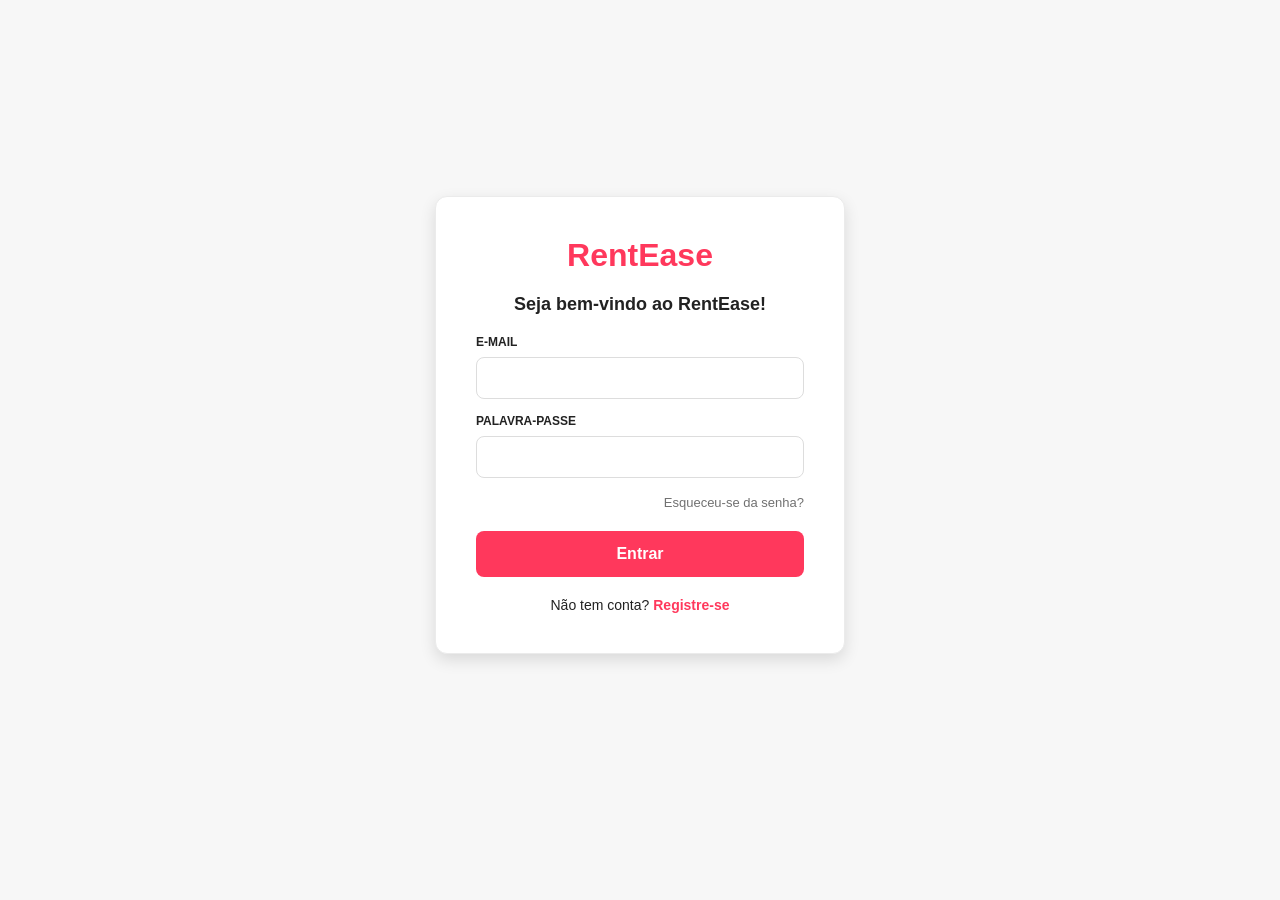
==== commit d04e412c: "Add files via upload" ====
--- a/index.html
+++ b/index.html
@@ -39,38 +39,50 @@
     <script src="auth.js"></script>
     <script src="app.js"></script>
     <script>
-        document.addEventListener('DOMContentLoaded', renderFavorites);
+    document.addEventListener('DOMContentLoaded', renderFavorites);
 
-        function renderFavorites() {
-            const container = document.getElementById('favorites-grid');
-            const user = JSON.parse(localStorage.getItem('user')) || {};
-            const flats = JSON.parse(localStorage.getItem('flats')) || [];
-            const favIds = user.favorites || [];
+    function renderFavorites() {
+        const container = document.getElementById('favorites-grid');
+        if (!container) return;
 
-            const myFavs = flats.filter(f => favIds.includes(f.id));
+        const user = JSON.parse(localStorage.getItem('user')) || {};
+        const flats = JSON.parse(localStorage.getItem('flats')) || [];
+        const favIds = user.favorites || [];
 
-            if (myFavs.length === 0) {
-                container.innerHTML = '<p style="grid-column: 1/-1; color: #717171;">Ainda não tens imóveis favoritos.</p>';
-                return;
-            }
+        const myFavs = flats.filter(f => f && favIds.includes(f.id));
 
-            container.innerHTML = myFavs.map(f => `
-    <div class="flat-card-fav" onclick="viewFlatDetails('${f.id}')">
-        <button class="fav-btn-card" onclick="toggleFavorite(event, '${f.id}')">
-            <span style="color: #ff385c;">❤</span>
-        </button>
-        <img src="${f.photoUrl}" class="flat-photo-fav">
-        
-        <div class="fav-card-content">
-            <h3>${f.city}</h3>
-            <p class="address-text">${f.streetName}, ${f.streetNumber}</p>
-            <p class="address-text" style="font-size: 12px;">${f.areaSize}m² • ${f.hasAC ? 'Ar Condicionado' : 'Sem AC'}</p>
-            <div class="price-tag">€${f.rentPrice} <span>/ mês</span></div>
-        </div>
-    </div>
-`).join('');
+        if (myFavs.length === 0) {
+            container.innerHTML = '<p style="grid-column: 1/-1; color: #717171;">Ainda não tens imóveis favoritos.</p>';
+            return;
         }
-    </script>
-</body>
+
+        const defaultImg = `data:image/svg+xml;utf8,<svg xmlns='http://www.w3.org/2000/svg' width='400' height='250' viewBox='0 0 400 250'><rect width='400' height='250' fill='%23eee'/><text x='50%25' y='50%25' dominant-baseline='middle' text-anchor='middle' font-family='sans-serif' font-size='20' fill='%23999'>Casa</text></svg>`;
+
+        container.innerHTML = myFavs.map(f => {
+            
+            const displayPhoto = f.photoUrl && f.photoUrl.trim() !== "" ? f.photoUrl : defaultImg;
+
+            return `
+                <div class="flat-card-fav" onclick="viewFlatDetails('${f.id}')">
+                    <button class="fav-btn-card" onclick="toggleFavorite(event, '${f.id}')">
+                        <span style="color: #ff385c;">❤</span>
+                    </button>
+                    <img src="${displayPhoto}" 
+                         class="flat-photo-fav" 
+                         onerror="this.src='${defaultImg}'; this.onerror=null;">
+                    
+                    <div class="fav-card-content">
+                        <h3>${f.city || 'N/A'}</h3>
+                        <p class="address-text">${f.streetName || ''}, ${f.streetNumber || ''}</p>
+                        <p class="address-text" style="font-size: 12px;">
+                            ${f.areaSize || 0}m² • ${f.hasAC ? 'Ar Condicionado' : 'Sem AC'}
+                        </p>
+                        <div class="price-tag">€${f.rentPrice || 0} <span>/ mês</span></div>
+                    </div>
+                </div>
+            `;
+        }).join('');
+    }
+</script>
 
 </html>
